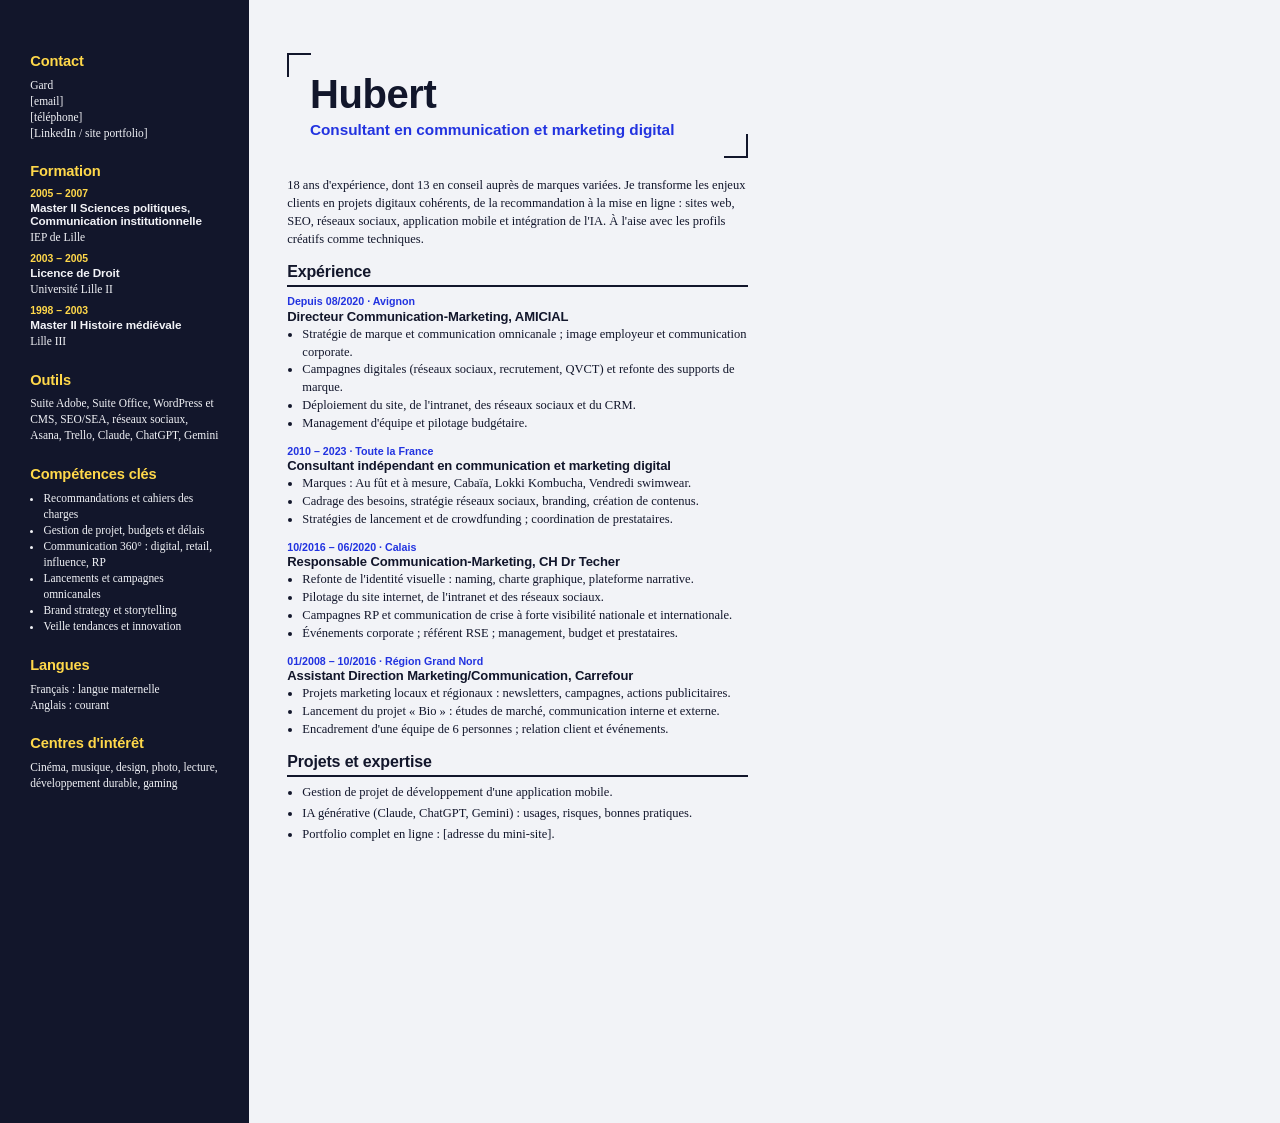
==== cv-source.html @ 2e9933cd "Add files via upload" ====
<!DOCTYPE html><html lang="fr"><head><meta charset="utf-8"><title>CV Hubert 2026</title>
<link rel="stylesheet" href="tokens.css">
<style>
@page{size:A4;margin:0}
body{width:210mm;height:297mm;display:grid;grid-template-columns:66mm 1fr;font-size:9.4pt;line-height:1.42;overflow:hidden}
aside{background:var(--ink);color:var(--paper);padding:14mm 8mm}
aside h2{font-size:11pt;color:var(--marker);margin:6mm 0 2mm}
aside h2:first-child{margin-top:0}
aside p,aside li{font-size:8.6pt;line-height:1.4}
aside .dates{color:var(--marker);font-size:7.8pt}
aside h3{font-size:8.8pt;margin-bottom:.3mm}
aside ul{padding-left:3.5mm;margin:0}
main{padding:14mm 12mm 0 10mm}
.head{padding:5mm 6mm}
h1{font-size:30pt}
.role{font:600 11.5pt var(--head);color:var(--klein);margin-top:1.5mm}
.sum{margin:5mm 0 3mm}
h2.t{font-size:12pt;border-bottom:2px solid var(--ink);padding-bottom:1mm;margin:4mm 0 2mm}
.job{margin-bottom:3mm}
.job h3{font-size:9.8pt}
.job .dates{font-size:8pt}
.job ul{padding-left:4mm;margin-top:.5mm}
.job li{margin:0}
</style></head><body>
<aside>
<h2>Contact</h2><p>Gard<br>[email]<br>[téléphone]<br>[LinkedIn / site portfolio]</p>
<h2>Formation</h2>
<p class="dates">2005 – 2007</p><h3>Master II Sciences politiques, Communication institutionnelle</h3><p>IEP de Lille</p>
<p class="dates" style="margin-top:2mm">2003 – 2005</p><h3>Licence de Droit</h3><p>Université Lille II</p>
<p class="dates" style="margin-top:2mm">1998 – 2003</p><h3>Master II Histoire médiévale</h3><p>Lille III</p>
<h2>Outils</h2><p>Suite Adobe, Suite Office, WordPress et CMS, SEO/SEA, réseaux sociaux, Asana, Trello, Claude, ChatGPT, Gemini</p>
<h2>Compétences clés</h2><ul><li>Recommandations et cahiers des charges</li><li>Gestion de projet, budgets et délais</li><li>Communication 360° : digital, retail, influence, RP</li><li>Lancements et campagnes omnicanales</li><li>Brand strategy et storytelling</li><li>Veille tendances et innovation</li></ul>
<h2>Langues</h2><p>Français : langue maternelle<br>Anglais : courant</p>
<h2>Centres d'intérêt</h2><p>Cinéma, musique, design, photo, lecture, développement durable, gaming</p>
</aside>
<main>
<div class="head marks"><h1>Hubert</h1><p class="role">Consultant en communication et marketing digital</p></div>
<p class="sum">18 ans d'expérience, dont 13 en conseil auprès de marques variées. Je transforme les enjeux clients en projets digitaux cohérents, de la recommandation à la mise en ligne : sites web, SEO, réseaux sociaux, application mobile et intégration de l'IA. À l'aise avec les profils créatifs comme techniques.</p>
<h2 class="t">Expérience</h2>
<div class="job"><p class="dates">Depuis 08/2020 · Avignon</p><h3>Directeur Communication-Marketing, AMICIAL</h3><ul><li>Stratégie de marque et communication omnicanale ; image employeur et communication corporate.</li><li>Campagnes digitales (réseaux sociaux, recrutement, QVCT) et refonte des supports de marque.</li><li>Déploiement du site, de l'intranet, des réseaux sociaux et du CRM.</li><li>Management d'équipe et pilotage budgétaire.</li></ul></div>
<div class="job"><p class="dates">2010 – 2023 · Toute la France</p><h3>Consultant indépendant en communication et marketing digital</h3><ul><li>Marques : Au fût et à mesure, Cabaïa, Lokki Kombucha, Vendredi swimwear.</li><li>Cadrage des besoins, stratégie réseaux sociaux, branding, création de contenus.</li><li>Stratégies de lancement et de crowdfunding ; coordination de prestataires.</li></ul></div>
<div class="job"><p class="dates">10/2016 – 06/2020 · Calais</p><h3>Responsable Communication-Marketing, CH Dr Techer</h3><ul><li>Refonte de l'identité visuelle : naming, charte graphique, plateforme narrative.</li><li>Pilotage du site internet, de l'intranet et des réseaux sociaux.</li><li>Campagnes RP et communication de crise à forte visibilité nationale et internationale.</li><li>Événements corporate ; référent RSE ; management, budget et prestataires.</li></ul></div>
<div class="job"><p class="dates">01/2008 – 10/2016 · Région Grand Nord</p><h3>Assistant Direction Marketing/Communication, Carrefour</h3><ul><li>Projets marketing locaux et régionaux : newsletters, campagnes, actions publicitaires.</li><li>Lancement du projet « Bio » : études de marché, communication interne et externe.</li><li>Encadrement d'une équipe de 6 personnes ; relation client et événements.</li></ul></div>
<h2 class="t">Projets et expertise</h2>
<ul class="tight" style="padding-left:4mm"><li>Gestion de projet de développement d'une application mobile.</li><li>IA générative (Claude, ChatGPT, Gemini) : usages, risques, bonnes pratiques.</li><li>Portfolio complet en ligne : [adresse du mini-site].</li></ul>
</main></body></html>
---- tokens.css ----
@font-face{font-family:Bricolage;font-weight:600;src:url(fonts/bricolage-grotesque-latin-600-normal.woff2)}
@font-face{font-family:Bricolage;font-weight:800;src:url(fonts/bricolage-grotesque-latin-800-normal.woff2)}
@font-face{font-family:Newsreader;font-weight:400;src:url(fonts/newsreader-latin-400-normal.woff2)}
@font-face{font-family:Newsreader;font-weight:500;src:url(fonts/newsreader-latin-500-normal.woff2)}
@font-face{font-family:Newsreader;font-weight:400;font-style:italic;src:url(fonts/newsreader-latin-400-italic.woff2)}
:root{--paper:#F2F3F7;--ink:#12162B;--klein:#2233E0;--marker:#FFD84A;--mute:#565B73;--line:#CDD0DE;
--head:Bricolage,"Helvetica Neue",Arial,sans-serif;--body:Newsreader,Georgia,serif}
*{box-sizing:border-box;margin:0}
body{background:var(--paper);color:var(--ink);font:400 1.06rem/1.55 var(--body)}
h1,h2,h3{font-family:var(--head);font-weight:800;line-height:1.1;letter-spacing:-.01em}
h3{font-weight:600;font-size:1.05rem}
a{color:var(--klein)}
.dates{font-family:var(--head);font-weight:600;color:var(--klein);font-size:.85rem}
.marks{position:relative}
.marks::before,.marks::after{content:"";position:absolute;width:22px;height:22px;border:solid var(--ink);pointer-events:none}
.marks::before{top:0;left:0;border-width:2px 0 0 2px}
.marks::after{bottom:0;right:0;border-width:0 2px 2px 0}
ul.tight{padding-left:1.1em}
ul.tight li{margin:.25em 0}
:focus-visible{outline:3px solid var(--klein);outline-offset:2px}
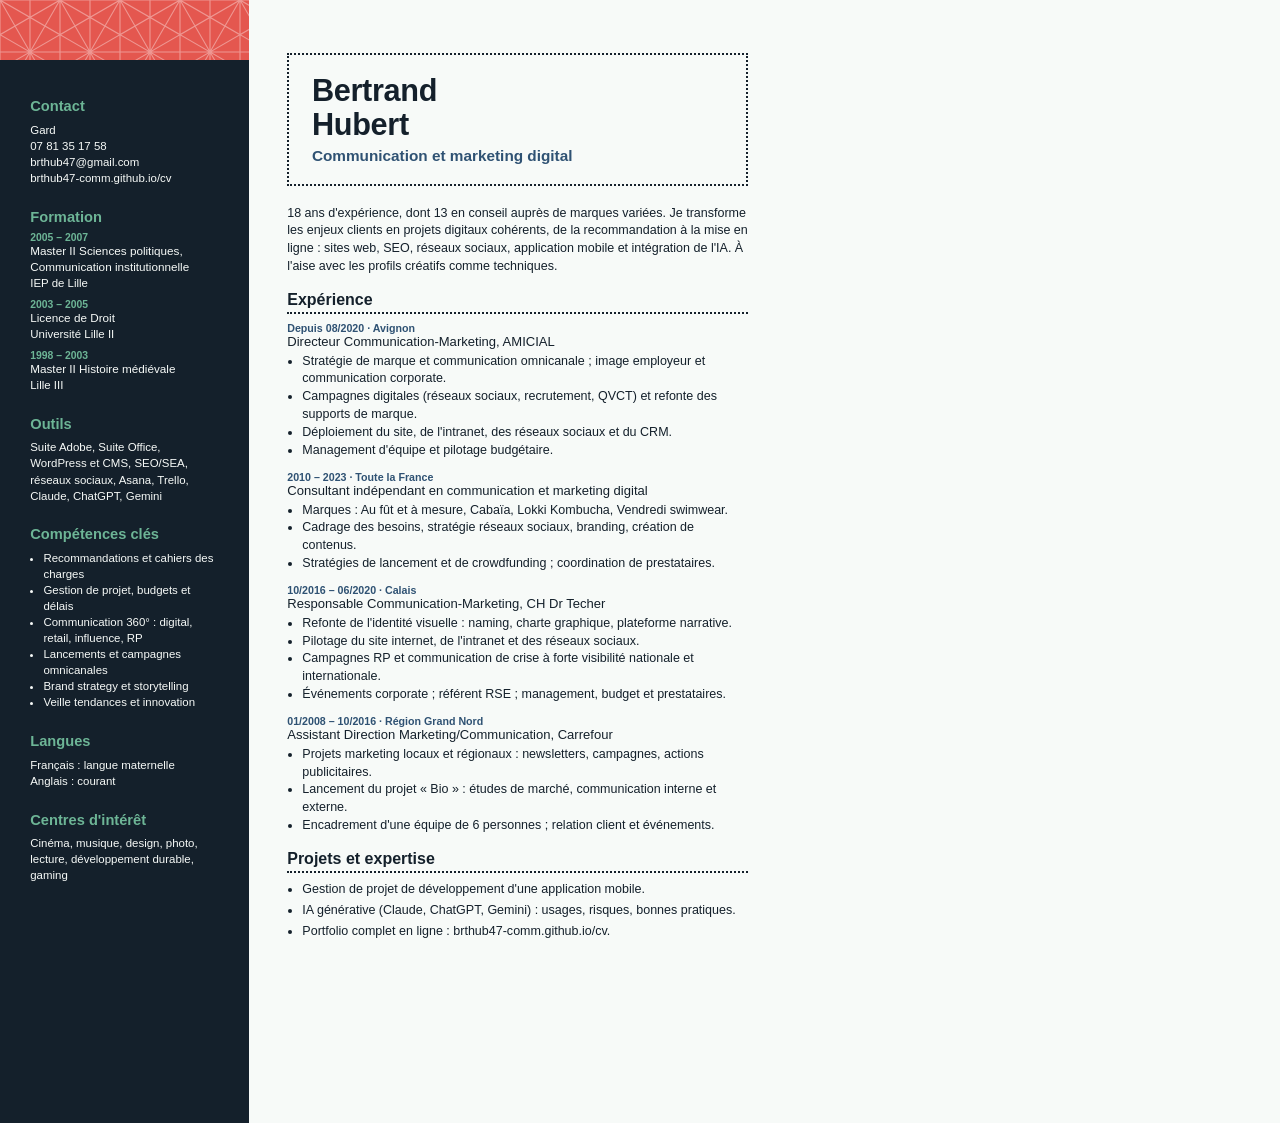
==== commit fb521bfa: "Add files via upload" ====
--- a/cv-source.html
+++ b/cv-source.html
@@ -1,21 +1,21 @@
-<!DOCTYPE html><html lang="fr"><head><meta charset="utf-8"><title>CV Hubert 2026</title>
+<!DOCTYPE html><html lang="fr"><head><meta charset="utf-8"><title>CV Bertrand Hubert 2026</title>
 <link rel="stylesheet" href="tokens.css">
 <style>
 @page{size:A4;margin:0}
 body{width:210mm;height:297mm;display:grid;grid-template-columns:66mm 1fr;font-size:9.4pt;line-height:1.42;overflow:hidden}
-aside{background:var(--ink);color:var(--paper);padding:14mm 8mm}
+aside{background:var(--ink);color:var(--paper);padding:0 8mm 14mm}.strip{height:16mm;margin:0 -8mm 10mm}
 aside h2{font-size:11pt;color:var(--marker);margin:6mm 0 2mm}
 aside h2:first-child{margin-top:0}
 aside p,aside li{font-size:8.6pt;line-height:1.4}
 aside .dates{color:var(--marker);font-size:7.8pt}
 aside h3{font-size:8.8pt;margin-bottom:.3mm}
 aside ul{padding-left:3.5mm;margin:0}
-main{padding:14mm 12mm 0 10mm}
+.dd{border:2.2px dotted var(--ink)}main{padding:14mm 12mm 0 10mm}
 .head{padding:5mm 6mm}
-h1{font-size:30pt}
+h1{font-size:23pt;letter-spacing:-.01em}
 .role{font:600 11.5pt var(--head);color:var(--klein);margin-top:1.5mm}
 .sum{margin:5mm 0 3mm}
-h2.t{font-size:12pt;border-bottom:2px solid var(--ink);padding-bottom:1mm;margin:4mm 0 2mm}
+h2.t{font-size:12pt;border-bottom:2px dotted var(--ink);padding-bottom:1mm;margin:4mm 0 2mm}
 .job{margin-bottom:3mm}
 .job h3{font-size:9.8pt}
 .job .dates{font-size:8pt}
@@ -23,7 +23,8 @@
 .job li{margin:0}
 </style></head><body>
 <aside>
-<h2>Contact</h2><p>Gard<br>[email]<br>[téléphone]<br>[LinkedIn / site portfolio]</p>
+<div class="strip asa"></div>
+<h2>Contact</h2><p>Gard<br>07 81 35 17 58<br>brthub47@gmail.com<br>brthub47-comm.github.io/cv</p>
 <h2>Formation</h2>
 <p class="dates">2005 – 2007</p><h3>Master II Sciences politiques, Communication institutionnelle</h3><p>IEP de Lille</p>
 <p class="dates" style="margin-top:2mm">2003 – 2005</p><h3>Licence de Droit</h3><p>Université Lille II</p>
@@ -34,7 +35,7 @@
 <h2>Centres d'intérêt</h2><p>Cinéma, musique, design, photo, lecture, développement durable, gaming</p>
 </aside>
 <main>
-<div class="head marks"><h1>Hubert</h1><p class="role">Consultant en communication et marketing digital</p></div>
+<div class="head dd"><h1>Bertrand<br>Hubert</h1><p class="role" style="color:var(--klein)">Communication et marketing digital</p></div>
 <p class="sum">18 ans d'expérience, dont 13 en conseil auprès de marques variées. Je transforme les enjeux clients en projets digitaux cohérents, de la recommandation à la mise en ligne : sites web, SEO, réseaux sociaux, application mobile et intégration de l'IA. À l'aise avec les profils créatifs comme techniques.</p>
 <h2 class="t">Expérience</h2>
 <div class="job"><p class="dates">Depuis 08/2020 · Avignon</p><h3>Directeur Communication-Marketing, AMICIAL</h3><ul><li>Stratégie de marque et communication omnicanale ; image employeur et communication corporate.</li><li>Campagnes digitales (réseaux sociaux, recrutement, QVCT) et refonte des supports de marque.</li><li>Déploiement du site, de l'intranet, des réseaux sociaux et du CRM.</li><li>Management d'équipe et pilotage budgétaire.</li></ul></div>
@@ -42,5 +43,5 @@
 <div class="job"><p class="dates">10/2016 – 06/2020 · Calais</p><h3>Responsable Communication-Marketing, CH Dr Techer</h3><ul><li>Refonte de l'identité visuelle : naming, charte graphique, plateforme narrative.</li><li>Pilotage du site internet, de l'intranet et des réseaux sociaux.</li><li>Campagnes RP et communication de crise à forte visibilité nationale et internationale.</li><li>Événements corporate ; référent RSE ; management, budget et prestataires.</li></ul></div>
 <div class="job"><p class="dates">01/2008 – 10/2016 · Région Grand Nord</p><h3>Assistant Direction Marketing/Communication, Carrefour</h3><ul><li>Projets marketing locaux et régionaux : newsletters, campagnes, actions publicitaires.</li><li>Lancement du projet « Bio » : études de marché, communication interne et externe.</li><li>Encadrement d'une équipe de 6 personnes ; relation client et événements.</li></ul></div>
 <h2 class="t">Projets et expertise</h2>
-<ul class="tight" style="padding-left:4mm"><li>Gestion de projet de développement d'une application mobile.</li><li>IA générative (Claude, ChatGPT, Gemini) : usages, risques, bonnes pratiques.</li><li>Portfolio complet en ligne : [adresse du mini-site].</li></ul>
+<ul class="tight" style="padding-left:4mm"><li>Gestion de projet de développement d'une application mobile.</li><li>IA générative (Claude, ChatGPT, Gemini) : usages, risques, bonnes pratiques.</li><li>Portfolio complet en ligne : brthub47-comm.github.io/cv.</li></ul>
 </main></body></html>
--- a/tokens.css
+++ b/tokens.css
@@ -1,20 +1,16 @@
-@font-face{font-family:Bricolage;font-weight:600;src:url(fonts/bricolage-grotesque-latin-600-normal.woff2)}
-@font-face{font-family:Bricolage;font-weight:800;src:url(fonts/bricolage-grotesque-latin-800-normal.woff2)}
-@font-face{font-family:Newsreader;font-weight:400;src:url(fonts/newsreader-latin-400-normal.woff2)}
-@font-face{font-family:Newsreader;font-weight:500;src:url(fonts/newsreader-latin-500-normal.woff2)}
-@font-face{font-family:Newsreader;font-weight:400;font-style:italic;src:url(fonts/newsreader-latin-400-italic.woff2)}
-:root{--paper:#F2F3F7;--ink:#12162B;--klein:#2233E0;--marker:#FFD84A;--mute:#565B73;--line:#CDD0DE;
---head:Bricolage,"Helvetica Neue",Arial,sans-serif;--body:Newsreader,Georgia,serif}
+@font-face{font-family:Unbounded;font-weight:500;src:url(fonts/unbounded-latin-500-normal.woff2)}
+@font-face{font-family:Unbounded;font-weight:800;src:url(fonts/unbounded-latin-800-normal.woff2)}
+@font-face{font-family:Montserrat;font-weight:500;src:url(fonts/montserrat-latin-500-normal.woff2)}
+@font-face{font-family:Montserrat;font-weight:700;src:url(fonts/montserrat-latin-700-normal.woff2)}
+:root{--paper:#F7FAF8;--ink:#14202B;--klein:#2F5273;--marker:#6DB596;--coral:#E4574F;--mute:#4F5D6B;--line:#CFDAD5;
+--head:Unbounded,"Arial Black",Arial,sans-serif;--body:Montserrat,"Helvetica Neue",Arial,sans-serif}
 *{box-sizing:border-box;margin:0}
-body{background:var(--paper);color:var(--ink);font:400 1.06rem/1.55 var(--body)}
-h1,h2,h3{font-family:var(--head);font-weight:800;line-height:1.1;letter-spacing:-.01em}
-h3{font-weight:600;font-size:1.05rem}
+body{background:var(--paper);color:var(--ink);font:500 1rem/1.6 var(--body)}
+h1,h2,h3{font-family:var(--head);font-weight:800;line-height:1.1}
+h3{font-weight:500;font-size:.95rem;line-height:1.3}
 a{color:var(--klein)}
-.dates{font-family:var(--head);font-weight:600;color:var(--klein);font-size:.85rem}
-.marks{position:relative}
-.marks::before,.marks::after{content:"";position:absolute;width:22px;height:22px;border:solid var(--ink);pointer-events:none}
-.marks::before{top:0;left:0;border-width:2px 0 0 2px}
-.marks::after{bottom:0;right:0;border-width:0 2px 2px 0}
-ul.tight{padding-left:1.1em}
-ul.tight li{margin:.25em 0}
-:focus-visible{outline:3px solid var(--klein);outline-offset:2px}
+.dates{font:700 .8rem var(--body);color:var(--klein)}
+.asa{background:var(--coral) url(asanoha.svg)}
+.dots{border:3px dotted var(--ink)}
+ul.tight{padding-left:1.1em}ul.tight li{margin:.25em 0}
+:focus-visible{outline:3px solid var(--coral);outline-offset:2px}
